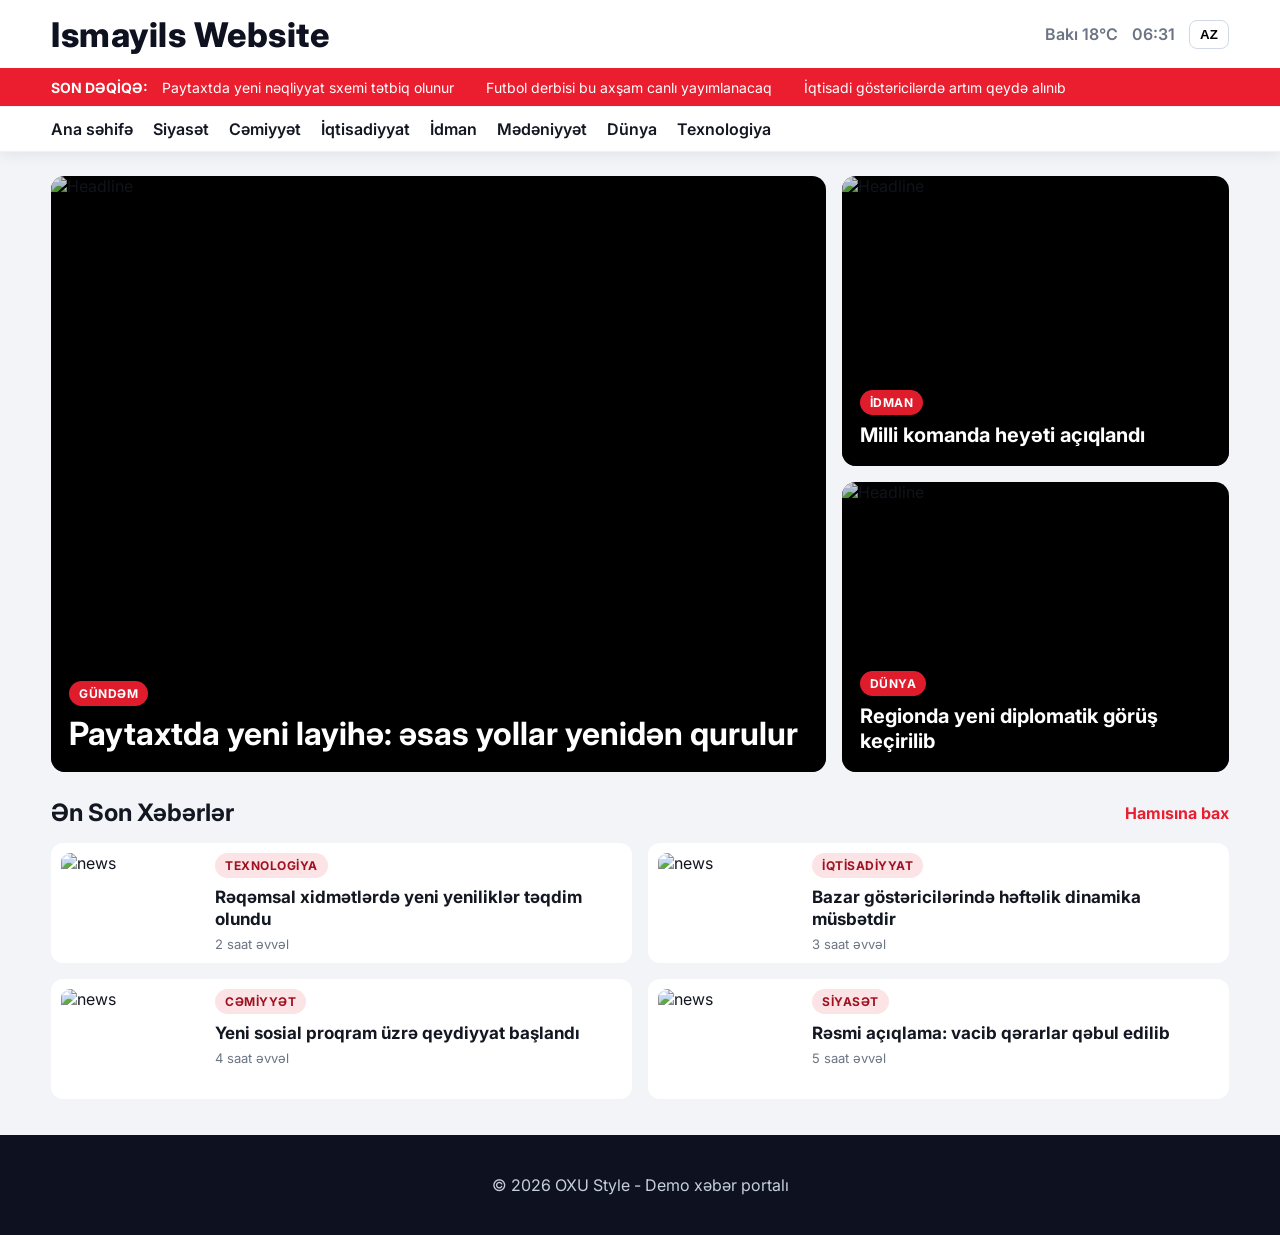
==== index.html @ 7baac6c1 "Create initial Ismayils Website static homepage. Includes responsive news-style layout, styling, and" ====
<!DOCTYPE html>
<html lang="az">
  <head>
    <meta charset="UTF-8" />
    <meta name="viewport" content="width=device-width, initial-scale=1.0" />
    <title>OXU Style News</title>
    <link rel="preconnect" href="https://fonts.googleapis.com" />
    <link rel="preconnect" href="https://fonts.gstatic.com" crossorigin />
    <link
      href="https://fonts.googleapis.com/css2?family=Inter:wght@400;500;600;700;800&display=swap"
      rel="stylesheet"
    />
    <link rel="stylesheet" href="styles.css" />
  </head>
  <body>
    <header class="site-header">
      <div class="container top-bar">
        <div class="logo">Ismayils Website</div>
        <div class="meta">
          <span>Bakı 18°C</span>
          <span id="clock">00:00</span>
          <button class="lang-btn">AZ</button>
        </div>
      </div>

      <div class="ticker-wrap">
        <div class="container ticker">
          <strong>SON DƏQİQƏ:</strong>
          <div class="ticker-track">
            <span>Paytaxtda yeni nəqliyyat sxemi tətbiq olunur</span>
            <span>Futbol derbisi bu axşam canlı yayımlanacaq</span>
            <span>İqtisadi göstəricilərdə artım qeydə alınıb</span>
          </div>
        </div>
      </div>

      <nav class="main-nav">
        <div class="container nav-links">
          <a href="#">Ana səhifə</a>
          <a href="#">Siyasət</a>
          <a href="#">Cəmiyyət</a>
          <a href="#">İqtisadiyyat</a>
          <a href="#">İdman</a>
          <a href="#">Mədəniyyət</a>
          <a href="#">Dünya</a>
          <a href="#">Texnologiya</a>
        </div>
      </nav>
    </header>

    <main class="container main-content">
      <section class="hero-grid">
        <article class="hero-card large">
          <img
            src="https://images.unsplash.com/photo-1469474968028-56623f02e42e?auto=format&fit=crop&w=1300&q=80"
            alt="Headline"
          />
          <div class="overlay">
            <span class="tag">GÜNDƏM</span>
            <h1>Paytaxtda yeni layihə: əsas yollar yenidən qurulur</h1>
          </div>
        </article>

        <article class="hero-card">
          <img
            src="https://images.unsplash.com/photo-1578575437130-527eed3abbec?auto=format&fit=crop&w=900&q=80"
            alt="Headline"
          />
          <div class="overlay">
            <span class="tag">İDMAN</span>
            <h2>Milli komanda heyəti açıqlandı</h2>
          </div>
        </article>

        <article class="hero-card">
          <img
            src="https://images.unsplash.com/photo-1495020689067-958852a7765e?auto=format&fit=crop&w=900&q=80"
            alt="Headline"
          />
          <div class="overlay">
            <span class="tag">DÜNYA</span>
            <h2>Regionda yeni diplomatik görüş keçirilib</h2>
          </div>
        </article>
      </section>

      <section class="section-head">
        <h3>Ən Son Xəbərlər</h3>
        <a href="#">Hamısına bax</a>
      </section>

      <section class="news-grid">
        <article class="news-card">
          <img
            src="https://images.unsplash.com/photo-1451187580459-43490279c0fa?auto=format&fit=crop&w=800&q=80"
            alt="news"
          />
          <div>
            <span class="chip">Texnologiya</span>
            <h4>Rəqəmsal xidmətlərdə yeni yeniliklər təqdim olundu</h4>
            <p>2 saat əvvəl</p>
          </div>
        </article>
        <article class="news-card">
          <img
            src="https://images.unsplash.com/photo-1460925895917-afdab827c52f?auto=format&fit=crop&w=800&q=80"
            alt="news"
          />
          <div>
            <span class="chip">İqtisadiyyat</span>
            <h4>Bazar göstəricilərində həftəlik dinamika müsbətdir</h4>
            <p>3 saat əvvəl</p>
          </div>
        </article>
        <article class="news-card">
          <img
            src="https://images.unsplash.com/photo-1517048676732-d65bc937f952?auto=format&fit=crop&w=800&q=80"
            alt="news"
          />
          <div>
            <span class="chip">Cəmiyyət</span>
            <h4>Yeni sosial proqram üzrə qeydiyyat başlandı</h4>
            <p>4 saat əvvəl</p>
          </div>
        </article>
        <article class="news-card">
          <img
            src="https://images.unsplash.com/photo-1504711434969-e33886168f5c?auto=format&fit=crop&w=800&q=80"
            alt="news"
          />
          <div>
            <span class="chip">Siyasət</span>
            <h4>Rəsmi açıqlama: vacib qərarlar qəbul edilib</h4>
            <p>5 saat əvvəl</p>
          </div>
        </article>
      </section>
    </main>

    <footer class="site-footer">
      <div class="container">
        <p>© 2026 OXU Style - Demo xəbər portalı</p>
      </div>
    </footer>

    <script src="script.js"></script>
  </body>
</html>
---- styles.css ----
:root {
  --bg: #f2f4f8;
  --text: #131722;
  --accent: #ea1e2f;
  --dark: #0e1220;
  --card: #ffffff;
  --muted: #6b7484;
}

* {
  box-sizing: border-box;
}

body {
  margin: 0;
  font-family: "Inter", sans-serif;
  color: var(--text);
  background: var(--bg);
}

a {
  color: inherit;
  text-decoration: none;
}

.container {
  width: min(1180px, 92%);
  margin: 0 auto;
}

.site-header {
  background: #fff;
  box-shadow: 0 2px 14px rgba(7, 21, 43, 0.08);
  position: sticky;
  top: 0;
  z-index: 10;
}

.top-bar {
  display: flex;
  align-items: center;
  justify-content: space-between;
  height: 68px;
}

.logo {
  font-size: 34px;
  font-weight: 800;
  letter-spacing: 0.5px;
  color: var(--dark);
}

.logo span {
  color: var(--accent);
}

.meta {
  display: flex;
  align-items: center;
  gap: 14px;
  font-weight: 600;
  color: var(--muted);
}

.lang-btn {
  border: 1px solid #d2d9e6;
  border-radius: 8px;
  background: #fff;
  padding: 6px 10px;
  font-weight: 700;
}

.ticker-wrap {
  background: var(--accent);
  color: #fff;
  font-size: 14px;
}

.ticker {
  display: flex;
  align-items: center;
  gap: 14px;
  overflow: hidden;
  height: 38px;
}

.ticker-track {
  display: flex;
  gap: 32px;
  white-space: nowrap;
  animation: scroll 22s linear infinite;
}

@keyframes scroll {
  0% {
    transform: translateX(0);
  }
  100% {
    transform: translateX(-35%);
  }
}

.main-nav {
  border-top: 1px solid #eef1f7;
  border-bottom: 1px solid #eef1f7;
}

.nav-links {
  display: flex;
  gap: 20px;
  padding: 12px 0;
  font-weight: 600;
  overflow-x: auto;
}

.nav-links a:hover {
  color: var(--accent);
}

.main-content {
  padding: 24px 0 36px;
}

.hero-grid {
  display: grid;
  grid-template-columns: 2fr 1fr;
  grid-template-rows: 290px 290px;
  gap: 16px;
}

.hero-card {
  position: relative;
  border-radius: 14px;
  overflow: hidden;
  background: #000;
}

.hero-card.large {
  grid-row: 1 / 3;
}

.hero-card img {
  width: 100%;
  height: 100%;
  object-fit: cover;
  opacity: 0.85;
}

.overlay {
  position: absolute;
  bottom: 0;
  left: 0;
  right: 0;
  padding: 18px;
  background: linear-gradient(transparent, rgba(0, 0, 0, 0.84));
  color: #fff;
}

.overlay h1,
.overlay h2 {
  margin: 8px 0 0;
  line-height: 1.25;
}

.overlay h1 {
  font-size: 32px;
}

.overlay h2 {
  font-size: 20px;
}

.tag,
.chip {
  display: inline-block;
  font-size: 12px;
  font-weight: 700;
  letter-spacing: 0.5px;
  text-transform: uppercase;
  border-radius: 999px;
  padding: 5px 10px;
}

.tag {
  background: rgba(234, 30, 47, 0.95);
}

.section-head {
  margin: 26px 0 16px;
  display: flex;
  align-items: center;
  justify-content: space-between;
}

.section-head h3 {
  font-size: 24px;
  margin: 0;
}

.section-head a {
  color: var(--accent);
  font-weight: 700;
}

.news-grid {
  display: grid;
  grid-template-columns: repeat(2, 1fr);
  gap: 16px;
}

.news-card {
  display: grid;
  grid-template-columns: 140px 1fr;
  gap: 14px;
  background: var(--card);
  border-radius: 12px;
  padding: 10px;
}

.news-card img {
  width: 100%;
  height: 100px;
  border-radius: 9px;
  object-fit: cover;
}

.chip {
  background: #fbe3e6;
  color: #a11120;
}

.news-card h4 {
  margin: 8px 0 6px;
  font-size: 17px;
  line-height: 1.3;
}

.news-card p {
  margin: 0;
  color: var(--muted);
  font-size: 13px;
}

.site-footer {
  background: var(--dark);
  color: #c6cfdf;
  text-align: center;
  padding: 24px 0;
}

@media (max-width: 980px) {
  .hero-grid {
    grid-template-columns: 1fr;
    grid-template-rows: 280px 240px 240px;
  }

  .hero-card.large {
    grid-row: auto;
  }
}

@media (max-width: 700px) {
  .logo {
    font-size: 27px;
  }

  .top-bar {
    height: 62px;
  }

  .meta {
    gap: 10px;
    font-size: 13px;
  }

  .ticker {
    font-size: 13px;
  }

  .overlay h1 {
    font-size: 24px;
  }

  .overlay h2 {
    font-size: 17px;
  }

  .news-grid {
    grid-template-columns: 1fr;
  }

  .news-card {
    grid-template-columns: 110px 1fr;
  }
}
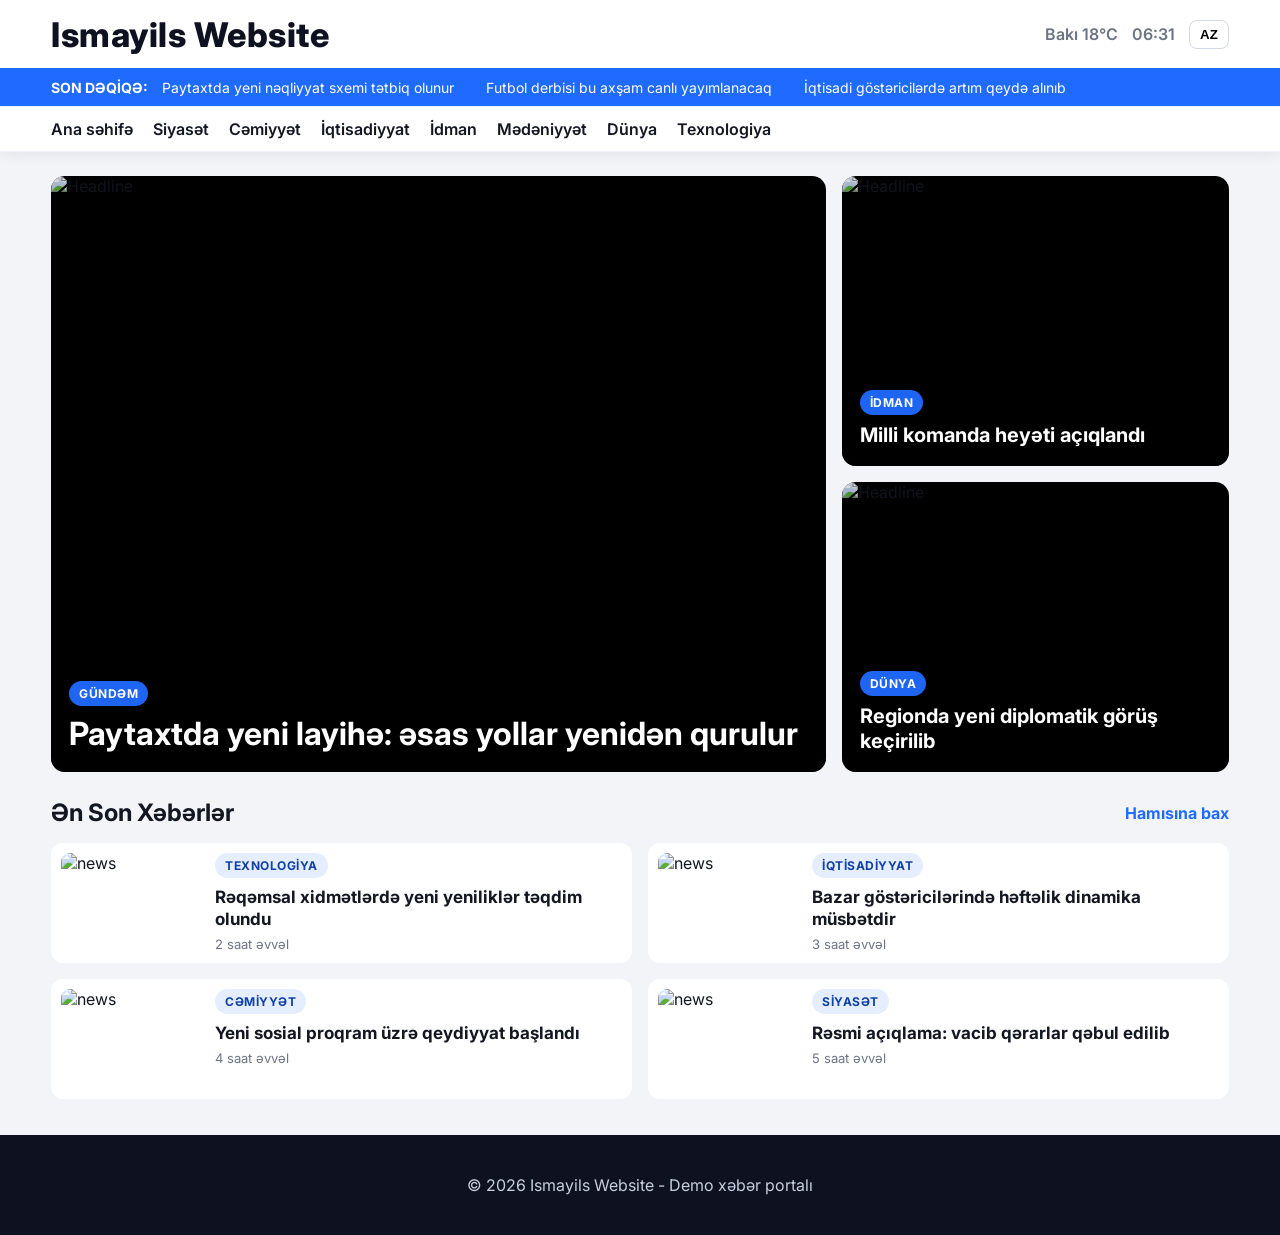
==== commit d1acf660: "﻿Add full section pages for all main navigation links. Wire homepage nav to real HTML pages and add " ====
--- a/index.html
+++ b/index.html
@@ -3,7 +3,7 @@
   <head>
     <meta charset="UTF-8" />
     <meta name="viewport" content="width=device-width, initial-scale=1.0" />
-    <title>OXU Style News</title>
+    <title>Ismayils Website - Ana səhifə</title>
     <link rel="preconnect" href="https://fonts.googleapis.com" />
     <link rel="preconnect" href="https://fonts.gstatic.com" crossorigin />
     <link
@@ -36,14 +36,14 @@
 
       <nav class="main-nav">
         <div class="container nav-links">
-          <a href="#">Ana səhifə</a>
-          <a href="#">Siyasət</a>
-          <a href="#">Cəmiyyət</a>
-          <a href="#">İqtisadiyyat</a>
-          <a href="#">İdman</a>
-          <a href="#">Mədəniyyət</a>
-          <a href="#">Dünya</a>
-          <a href="#">Texnologiya</a>
+          <a href="index.html">Ana səhifə</a>
+          <a href="siyaset.html">Siyasət</a>
+          <a href="cemiyyet.html">Cəmiyyət</a>
+          <a href="iqtisadiyyat.html">İqtisadiyyat</a>
+          <a href="idman.html">İdman</a>
+          <a href="medeniyyet.html">Mədəniyyət</a>
+          <a href="dunya.html">Dünya</a>
+          <a href="texnologiya.html">Texnologiya</a>
         </div>
       </nav>
     </header>
@@ -86,7 +86,7 @@
 
       <section class="section-head">
         <h3>Ən Son Xəbərlər</h3>
-        <a href="#">Hamısına bax</a>
+        <a href="siyaset.html">Hamısına bax</a>
       </section>
 
       <section class="news-grid">
@@ -139,7 +139,7 @@
 
     <footer class="site-footer">
       <div class="container">
-        <p>© 2026 OXU Style - Demo xəbər portalı</p>
+        <p>© 2026 Ismayils Website - Demo xəbər portalı</p>
       </div>
     </footer>
 
--- a/styles.css
+++ b/styles.css
@@ -1,7 +1,7 @@
 :root {
   --bg: #f2f4f8;
   --text: #131722;
-  --accent: #ea1e2f;
+  --accent: #1f6bff;
   --dark: #0e1220;
   --card: #ffffff;
   --muted: #6b7484;
@@ -114,6 +114,10 @@
 }
 
 .nav-links a:hover {
+  color: var(--accent);
+}
+
+.nav-links a.active {
   color: var(--accent);
 }
 
@@ -182,7 +186,7 @@
 }
 
 .tag {
-  background: rgba(234, 30, 47, 0.95);
+  background: rgba(31, 107, 255, 0.95);
 }
 
 .section-head {
@@ -225,8 +229,8 @@
 }
 
 .chip {
-  background: #fbe3e6;
-  color: #a11120;
+  background: #e5eeff;
+  color: #1140a6;
 }
 
 .news-card h4 {
@@ -248,6 +252,64 @@
   padding: 24px 0;
 }
 
+.category-main {
+  padding: 26px 0 36px;
+}
+
+.category-header {
+  margin-bottom: 20px;
+}
+
+.category-header h1 {
+  margin: 0;
+  font-size: 30px;
+}
+
+.category-header p {
+  margin: 8px 0 0;
+  color: var(--muted);
+}
+
+.article-list {
+  display: grid;
+  gap: 16px;
+}
+
+.article-item {
+  background: #fff;
+  border-radius: 12px;
+  padding: 14px;
+  display: grid;
+  grid-template-columns: 220px 1fr;
+  gap: 16px;
+}
+
+.article-item img {
+  width: 100%;
+  height: 130px;
+  object-fit: cover;
+  border-radius: 10px;
+}
+
+.article-item h3 {
+  margin: 0 0 8px;
+  font-size: 22px;
+  line-height: 1.3;
+}
+
+.article-item p {
+  margin: 0;
+  color: #455064;
+  line-height: 1.45;
+}
+
+.article-meta {
+  margin-top: 10px;
+  color: var(--muted);
+  font-size: 13px;
+  font-weight: 600;
+}
+
 @media (max-width: 980px) {
   .hero-grid {
     grid-template-columns: 1fr;
@@ -292,4 +354,12 @@
   .news-card {
     grid-template-columns: 110px 1fr;
   }
-}
+
+  .article-item {
+    grid-template-columns: 1fr;
+  }
+
+  .article-item img {
+    height: 190px;
+  }
+}
